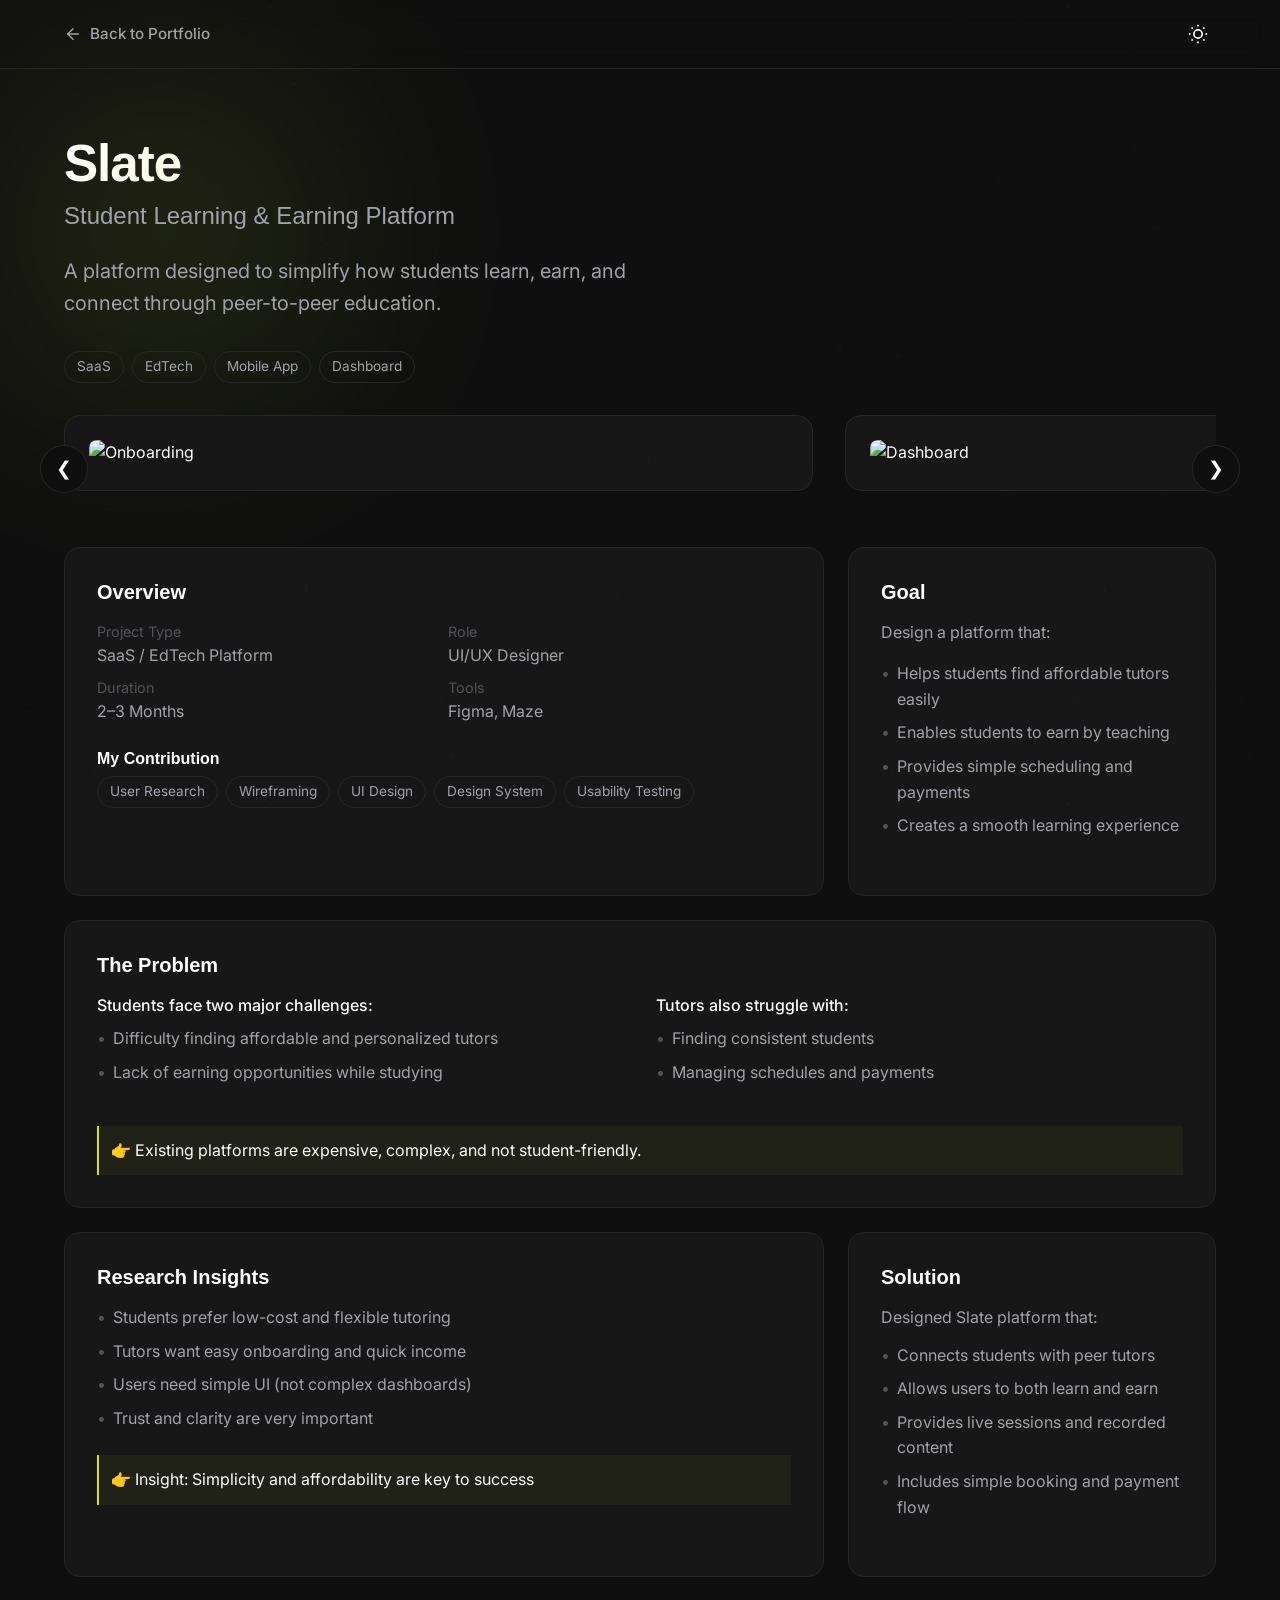
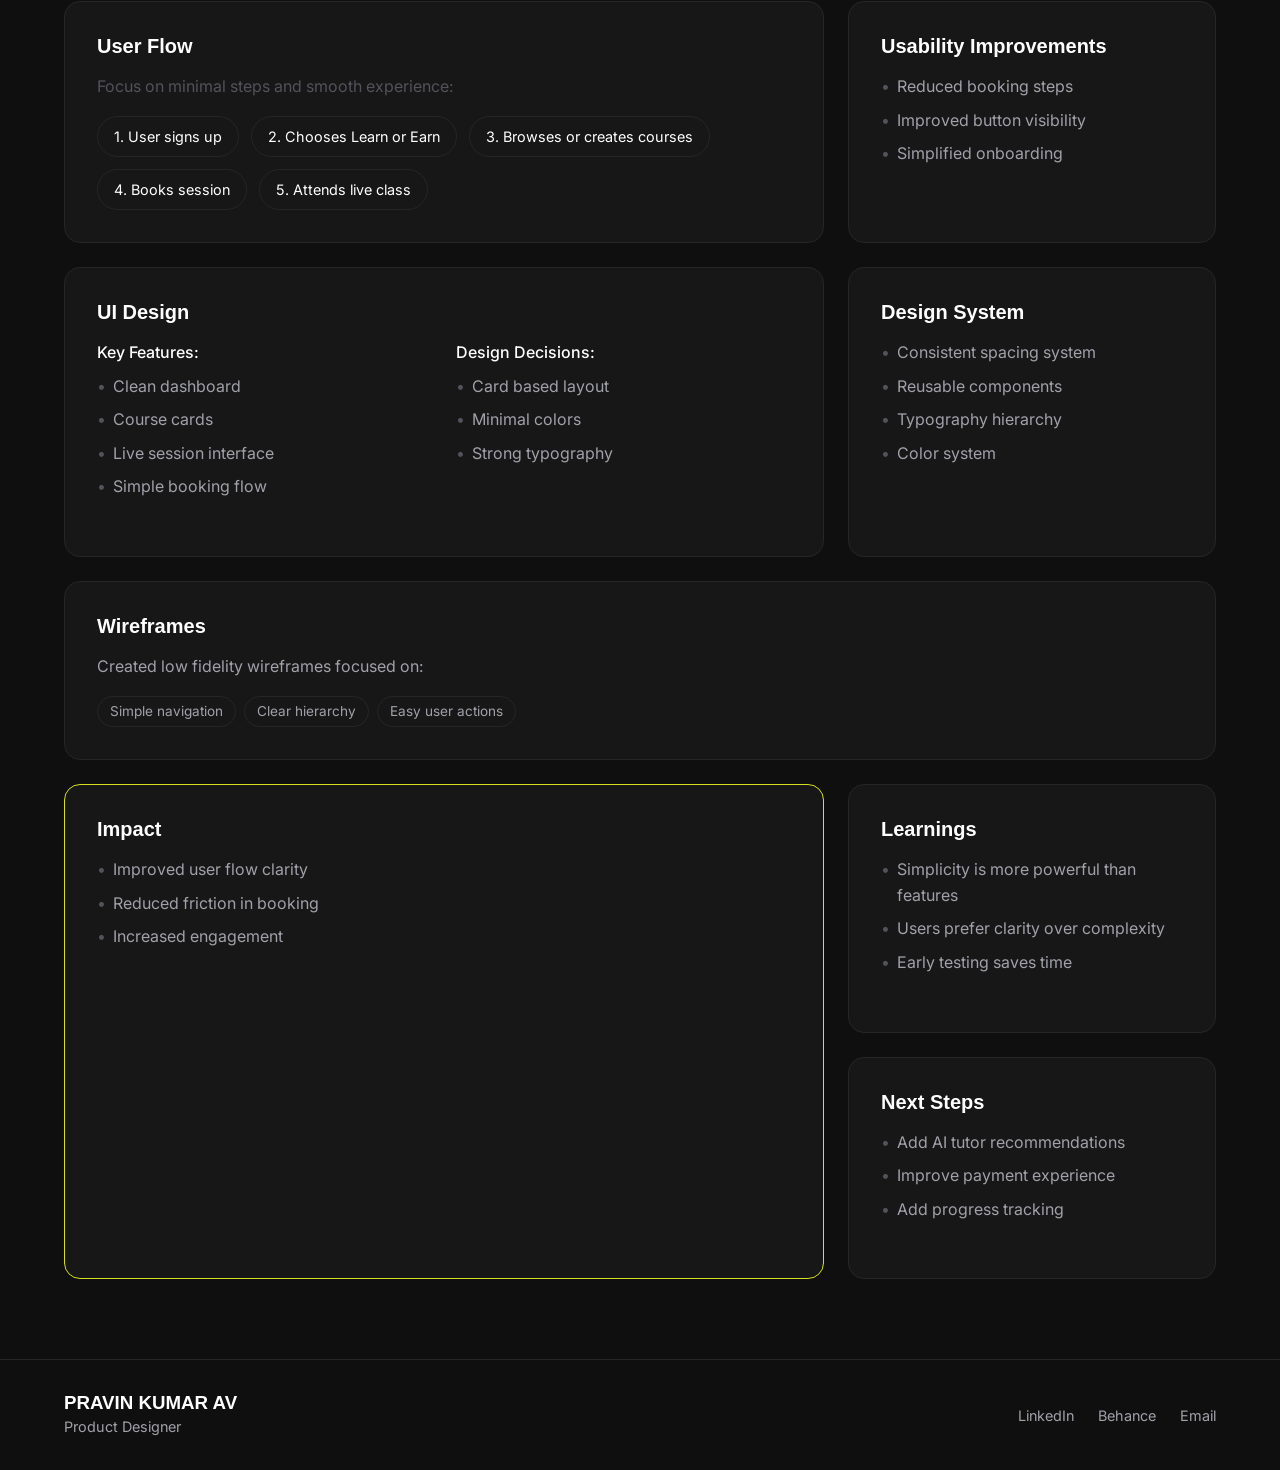
==== case-study.html @ 50044a49 "Add files via upload" ====
<!DOCTYPE html>
<html lang="en" data-theme="dark">
<head>
    <meta charset="UTF-8">
    <meta name="viewport" content="width=device-width, initial-scale=1.0">
    <title>Slate Case Study | Product Designer</title>
    <link rel="preconnect" href="https://fonts.googleapis.com">
    <link rel="preconnect" href="https://fonts.gstatic.com" crossorigin>
    <link href="https://fonts.googleapis.com/css2?family=Inter:wght@400;500;600&display=swap" rel="stylesheet">
    <link rel="stylesheet" href="style.css">
    <style>
        .highlight-box {
            margin-top: 16px; 
            padding: 12px; 
            background: rgba(214,223,34,0.05); 
            border-left: 2px solid var(--accent); 
            color: var(--text-primary);
        }
        .case-image {
            transition: transform 0.4s cubic-bezier(0.4, 0, 0.2, 1);
        }
        .scroll-item:hover .case-image {
            transform: scale(1.03);
            cursor: zoom-in;
        }
    </style>
</head>
<body>
    <!-- Navbar -->
    <header class="navbar">
        <div class="nav-container">
            <a href="index.html" style="display: flex; align-items: center; gap: 8px; font-weight: 500; font-size: 0.95rem; color: var(--text-secondary); transition: var(--transition-smooth);" onmouseover="this.style.color='var(--text-primary)'" onmouseout="this.style.color='var(--text-secondary)'">
                <svg width="18" height="18" viewBox="0 0 24 24" fill="none" stroke="currentColor" stroke-width="2" stroke-linecap="round" stroke-linejoin="round">
                    <line x1="19" y1="12" x2="5" y2="12"></line>
                    <polyline points="12 19 5 12 12 5"></polyline>
                </svg>
                Back to Portfolio
            </a>
            <div class="nav-right">
                <button id="theme-toggle" class="theme-toggle" aria-label="Toggle Theme">
                    <svg class="sun-icon" viewBox="0 0 24 24" width="20" height="20" fill="none" stroke="currentColor" stroke-width="2">
                        <circle cx="12" cy="12" r="5"></circle>
                        <line x1="12" y1="1" x2="12" y2="3"></line>
                        <line x1="12" y1="21" x2="12" y2="23"></line>
                        <line x1="4.22" y1="4.22" x2="5.64" y2="5.64"></line>
                        <line x1="18.36" y1="18.36" x2="19.78" y2="19.78"></line>
                        <line x1="1" y1="12" x2="3" y2="12"></line>
                        <line x1="21" y1="12" x2="23" y2="12"></line>
                        <line x1="4.22" y1="19.78" x2="5.64" y2="18.36"></line>
                        <line x1="18.36" y1="5.64" x2="19.78" y2="4.22"></line>
                    </svg>
                    <svg class="moon-icon" viewBox="0 0 24 24" width="20" height="20" fill="none" stroke="currentColor" stroke-width="2">
                        <path d="M21 12.79A9 9 0 1 1 11.21 3 7 7 0 0 0 21 12.79z"></path>
                    </svg>
                </button>
            </div>
        </div>
    </header>

    <main class="container">
        <!-- Hero Section -->
        <section class="hero fade-in" style="margin-bottom: 0;">
            <div class="hero-glow"></div>
            <div class="hero-content" style="width: 100%;">
                <h1 class="hero-title" style="font-size: clamp(2rem, 4vw, 3.5rem);">Slate</h1>
                <h2 class="hero-subtitle" style="font-size: 1.5rem; color: var(--text-secondary);">Student Learning & Earning Platform</h2>
                
                <p class="hero-desc" style="max-width: 600px; margin-top: 16px;">
                    A platform designed to simplify how students learn, earn, and connect through peer-to-peer education.
                </p>
                <div class="tag-list" style="margin-top: 16px;">
                    <li>SaaS</li>
                    <li>EdTech</li>
                    <li>Mobile App</li>
                    <li>Dashboard</li>
                </div>
            </div>
        </section>

        <!-- Final Screens (Horizontal Scroll Gallery) -->
        <section class="image-gallery fade-in" style="margin-top: 32px; margin-bottom: var(--space-3); position: relative;">
            <button class="gallery-nav prev" onclick="document.getElementById('gallery-scroll').scrollBy({left: -350, behavior: 'smooth'})" aria-label="Previous image">❮</button>
            <button class="gallery-nav next" onclick="document.getElementById('gallery-scroll').scrollBy({left: 350, behavior: 'smooth'})" aria-label="Next image">❯</button>
            
            <div class="horizontal-scroll-container" id="gallery-scroll">
                <!-- Placing 5 images as requested: Onboarding, Dashboard, Course Listing, Booking Flow, Tutor -->
                <div class="scroll-item">
                    <img src="project%201%20Slate/01.png" alt="Onboarding" class="case-image" style="margin-top:0;">
                </div>
                <div class="scroll-item">
                    <img src="project%201%20Slate/03.png" alt="Dashboard" class="case-image" style="margin-top:0;">
                </div>
                <div class="scroll-item">
                    <img src="project%201%20Slate/04.png" alt="Course Listing" class="case-image" style="margin-top:0;">
                </div>
                <div class="scroll-item">
                    <img src="project%201%20Slate/12.png" alt="Booking Flow" class="case-image" style="margin-top:0;">
                </div>
                <div class="scroll-item">
                    <img src="project%201%20Slate/24.png" alt="Tutor Dashboard" class="case-image" style="margin-top:0;">
                </div>
            </div>
        </section>

        <!-- Bento Grid 1: Setup -->
        <section class="bento-grid fade-in" style="margin-top: 0; margin-bottom: var(--space-3);">
            <!-- Overview -->
            <div class="bento-card col-span-2">
                <h3>Overview</h3>
                <div style="margin-top: 16px; display: grid; grid-template-columns: 1fr 1fr; gap: 8px;">
                    <div>
                        <p style="font-size: 0.9rem; color: var(--text-muted);">Project Type</p>
                        <p>SaaS / EdTech Platform</p>
                    </div>
                    <div>
                        <p style="font-size: 0.9rem; color: var(--text-muted);">Role</p>
                        <p>UI/UX Designer</p>
                    </div>
                    <div>
                        <p style="font-size: 0.9rem; color: var(--text-muted);">Duration</p>
                        <p>2–3 Months</p>
                    </div>
                    <div>
                        <p style="font-size: 0.9rem; color: var(--text-muted);">Tools</p>
                        <p>Figma, Maze</p>
                    </div>
                </div>
                <h4 style="margin-top: 24px; margin-bottom: 8px;">My Contribution</h4>
                <div class="tag-list">
                    <li>User Research</li>
                    <li>Wireframing</li>
                    <li>UI Design</li>
                    <li>Design System</li>
                    <li>Usability Testing</li>
                </div>
            </div>

            <!-- Goal -->
            <div class="bento-card">
                <h3>Goal</h3>
                <p style="margin-top: 16px; color: var(--text-secondary);">Design a platform that:</p>
                <ul class="bullet-list" style="margin-top: 16px;">
                    <li>Helps students find affordable tutors easily</li>
                    <li>Enables students to earn by teaching</li>
                    <li>Provides simple scheduling and payments</li>
                    <li>Creates a smooth learning experience</li>
                </ul>
            </div>

            <!-- Problem -->
            <div class="bento-card col-span-3">
                <h3>The Problem</h3>
                <div style="display: flex; flex-wrap: wrap; gap: 32px; margin-top: 16px;">
                    <div style="flex: 1; min-width: 250px;">
                        <p style="color: var(--text-primary); font-weight: 500; margin-bottom: 8px;">Students face two major challenges:</p>
                        <ul class="bullet-list">
                            <li>Difficulty finding affordable and personalized tutors</li>
                            <li>Lack of earning opportunities while studying</li>
                        </ul>
                    </div>
                    <div style="flex: 1; min-width: 250px;">
                        <p style="color: var(--text-primary); font-weight: 500; margin-bottom: 8px;">Tutors also struggle with:</p>
                        <ul class="bullet-list">
                            <li>Finding consistent students</li>
                            <li>Managing schedules and payments</li>
                        </ul>
                    </div>
                </div>
                <div class="highlight-box">👉 Existing platforms are expensive, complex, and not student-friendly.</div>
            </div>
        </section>

        <!-- Bento Grid 2: Process & UX -->
        <section class="bento-grid fade-in" style="margin-top: 0; margin-bottom: var(--space-3);">
            <!-- Research -->
            <div class="bento-card col-span-2">
                <h3>Research Insights</h3>
                <ul class="bullet-list" style="margin-top: 16px;">
                    <li>Students prefer low-cost and flexible tutoring</li>
                    <li>Tutors want easy onboarding and quick income</li>
                    <li>Users need simple UI (not complex dashboards)</li>
                    <li>Trust and clarity are very important</li>
                </ul>
                <div class="highlight-box">👉 Insight: Simplicity and affordability are key to success</div>
            </div>

            <!-- Solution -->
            <div class="bento-card">
                <h3>Solution</h3>
                <p style="color: var(--text-secondary); margin-bottom: 12px;">Designed Slate platform that:</p>
                <ul class="bullet-list">
                    <li>Connects students with peer tutors</li>
                    <li>Allows users to both learn and earn</li>
                    <li>Provides live sessions and recorded content</li>
                    <li>Includes simple booking and payment flow</li>
                </ul>
            </div>

            <!-- User Flow -->
            <div class="bento-card col-span-2">
                <h3>User Flow</h3>
                <p style="color: var(--text-muted); margin-bottom: 12px;">Focus on minimal steps and smooth experience:</p>
                <div style="display: flex; flex-wrap: wrap; gap: 12px; margin-top: 16px;">
                    <span class="btn-outline">1. User signs up</span>
                    <span class="btn-outline">2. Chooses Learn or Earn</span>
                    <span class="btn-outline">3. Browses or creates courses</span>
                    <span class="btn-outline">4. Books session</span>
                    <span class="btn-outline">5. Attends live class</span>
                </div>
            </div>
            
            <!-- Usability Improvements -->
            <div class="bento-card">
                <h3>Usability Improvements</h3>
                <ul class="bullet-list" style="margin-top: 16px;">
                    <li>Reduced booking steps</li>
                    <li>Improved button visibility</li>
                    <li>Simplified onboarding</li>
                </ul>
            </div>
        </section>

        <!-- Bento Grid 3: Design Process -->
        <section class="bento-grid fade-in" style="margin-top: 0; margin-bottom: var(--space-3);">
            <!-- UI Design -->
            <div class="bento-card col-span-2">
                <h3>UI Design</h3>
                <div style="display: grid; grid-template-columns: 1fr 1fr; gap: 24px; margin-top: 16px;">
                    <div>
                        <p style="color: var(--text-primary); font-weight: 500; margin-bottom: 8px;">Key Features:</p>
                        <ul class="bullet-list">
                            <li>Clean dashboard</li>
                            <li>Course cards</li>
                            <li>Live session interface</li>
                            <li>Simple booking flow</li>
                        </ul>
                    </div>
                    <div>
                        <p style="color: var(--text-primary); font-weight: 500; margin-bottom: 8px;">Design Decisions:</p>
                        <ul class="bullet-list">
                            <li>Card based layout</li>
                            <li>Minimal colors</li>
                            <li>Strong typography</li>
                        </ul>
                    </div>
                </div>
            </div>

            <!-- Design System -->
            <div class="bento-card">
                <h3>Design System</h3>
                <ul class="bullet-list" style="margin-top: 16px;">
                    <li>Consistent spacing system</li>
                    <li>Reusable components</li>
                    <li>Typography hierarchy</li>
                    <li>Color system</li>
                </ul>
            </div>
            
            <!-- Wireframes -->
            <div class="bento-card col-span-3">
                <h3>Wireframes</h3>
                <p style="color: var(--text-secondary); margin-bottom: 16px;">Created low fidelity wireframes focused on:</p>
                <div class="tag-list">
                    <li>Simple navigation</li>
                    <li>Clear hierarchy</li>
                    <li>Easy user actions</li>
                </div>
            </div>
        </section>

        <!-- Bento Grid 4: Outcomes -->
        <section class="bento-grid fade-in" style="margin-top: 0; margin-bottom: 64px;">
            <!-- Impact -->
            <div class="bento-card col-span-2" style="border-color: var(--accent);">
                <h3>Impact</h3>
                <ul class="bullet-list" style="margin-top: 16px;">
                    <li>Improved user flow clarity</li>
                    <li>Reduced friction in booking</li>
                    <li>Increased engagement</li>
                </ul>
            </div>
            
            <div style="display: flex; flex-direction: column; gap: 24px;">
                <!-- Learnings -->
                <div class="bento-card">
                    <h3>Learnings</h3>
                    <ul class="bullet-list" style="margin-top: 16px;">
                        <li>Simplicity is more powerful than features</li>
                        <li>Users prefer clarity over complexity</li>
                        <li>Early testing saves time</li>
                    </ul>
                </div>

                <!-- Next Steps -->
                <div class="bento-card">
                    <h3>Next Steps</h3>
                    <ul class="bullet-list" style="margin-top: 16px;">
                        <li>Add AI tutor recommendations</li>
                        <li>Improve payment experience</li>
                        <li>Add progress tracking</li>
                    </ul>
                </div>
            </div>
        </section>
    </main>

    <footer class="site-footer">
        <div class="container footer-content">
            <div class="footer-brand">
                <h3>PRAVIN KUMAR AV</h3>
                <p>Product Designer</p>
            </div>
            <div class="footer-links">
                <a href="https://www.linkedin.com/in/pravin-kumar-av-6725b0189/" target="_blank">LinkedIn</a>
                <a href="https://www.behance.net/pravinkumarav1" target="_blank">Behance</a>
                <a href="mailto:avpravinkumar@gmail.com">Email</a>
            </div>
        </div>
    </footer>
    <script src="script.js"></script>
</body>
</html>
---- style.css ----
/* Reset & Base Setup */
:root {
    /* Spacing System (multiples of 8px) */
    --space-1: 8px;
    --space-2: 16px;
    --space-3: 24px;
    --space-4: 32px;
    --space-5: 40px;
    --space-6: 48px;
    --space-8: 64px;
    --space-10: 80px;

    /* Theme Variables - Dark Mode (Premium Default) */
    --bg-color: #0F0F0F;
    --text-primary: #ffffff;
    --text-secondary: #a1a1aa;
    --text-muted: #52525b;
    --card-bg: #171717;
    --card-border: #262626;
    --accent: #D6DF22;
    --accent-glow: linear-gradient(135deg, #D6DF22, #A3E635);
    --accent-text: #000000;
    
    /* Typography */
    --font-heading: 'General Sans', -apple-system, sans-serif;
    --font-body: 'Inter', -apple-system, sans-serif;
    
    /* Radius */
    --radius-md: 16px;
    --radius-sm: 8px;
    --radius-pill: 9999px;

    /* Transitions */
    --transition-smooth: all 0.3s cubic-bezier(0.4, 0, 0.2, 1);
}

/* Light Mode Override */
[data-theme="light"] {
    --bg-color: #f8fafc;
    --text-primary: #0f172a;
    --text-secondary: #475569;
    --text-muted: #94a3b8;
    --card-bg: #ffffff;
    --card-border: #e2e8f0;
    --accent: #D6DF22;
    --accent-text: #000000;
}

* {
    margin: 0;
    padding: 0;
    box-sizing: border-box;
}

html {
    scroll-behavior: smooth;
}

body {
    background-color: var(--bg-color);
    color: var(--text-primary);
    font-family: var(--font-body);
    line-height: 1.6;
    transition: background-color 0.3s ease, color 0.3s ease;
    -webkit-font-smoothing: antialiased;
    position: relative;
}

body::before {
    content: "";
    position: fixed;
    inset: 0;
    background: url('noise.png');
    opacity: 0.04;
    pointer-events: none;
    z-index: 9999;
}

h1, h2, h3, h4, h5, h6, .logo {
    font-family: var(--font-heading);
    font-weight: 600;
    line-height: 1.2;
}

a {
    text-decoration: none;
    color: inherit;
    transition: color 0.3s ease;
}

ul {
    list-style: none;
}

/* Layout Container */
.container {
    max-width: 1200px;
    margin: 0 auto;
    padding: 0 var(--space-3);
}

/* Buttons */
.btn {
    display: inline-flex;
    align-items: center;
    justify-content: center;
    padding: var(--space-2) var(--space-3);
    border-radius: var(--radius-pill);
    font-weight: 500;
    transition: var(--transition-smooth);
    cursor: pointer;
    border: none;
    font-family: var(--font-body);
    font-size: 0.95rem;
}

.btn-primary {
    background-color: var(--accent);
    color: var(--accent-text);
}

.btn-primary:hover {
    background-color: #c5d011; 
    transform: translateY(-2px);
}

.btn-secondary {
    background-color: var(--card-bg);
    color: var(--text-primary);
    border: 1px solid var(--card-border);
}

.btn-secondary:hover {
    border-color: var(--text-secondary);
    background-color: transparent;
}

.btn-outline {
    padding: var(--space-1) var(--space-2);
    border: 1px solid var(--card-border);
    border-radius: var(--radius-pill);
    transition: var(--transition-smooth);
    font-size: 0.9rem;
}

.btn-outline:hover {
    border-color: var(--text-primary);
    background-color: var(--text-primary);
    color: var(--bg-color);
}

/* Navbar */
.navbar {
    position: sticky;
    top: 0;
    z-index: 100;
    background-color: rgba(var(--bg-color), 0.8);
    backdrop-filter: blur(12px);
    border-bottom: 1px solid var(--card-border);
    padding: var(--space-2) 0;
}

.nav-container {
    max-width: 1200px;
    margin: 0 auto;
    padding: 0 var(--space-3);
    display: flex;
    justify-content: space-between;
    align-items: center;
}

.nav-right {
    display: flex;
    align-items: center;
    gap: var(--space-3);
}

.nav-links {
    display: flex;
    align-items: center;
    gap: var(--space-3);
    font-size: 0.9rem;
    font-weight: 500;
}

.nav-links a:hover {
    color: var(--accent);
}

.theme-toggle {
    background: transparent;
    border: none;
    color: var(--text-primary);
    cursor: pointer;
    display: flex;
    align-items: center;
    justify-content: center;
    padding: var(--space-1);
    border-radius: var(--radius-sm);
    transition: var(--transition-smooth);
}

.theme-toggle:hover {
    background-color: var(--card-bg);
}

[data-theme="dark"] .moon-icon { display: none; }
[data-theme="light"] .sun-icon { display: none; }

/* Bento Card Component */
.bento-card {
    background-color: var(--card-bg);
    border: 1px solid var(--card-border);
    border-radius: var(--radius-md);
    padding: var(--space-4);
    transition: var(--transition-smooth);
    position: relative;
    z-index: 1;
}

.bento-card:hover {
    transform: translateY(-4px) scale(1.02);
    box-shadow: 0 10px 30px rgba(0,0,0,0.3);
    border-color: rgba(214, 223, 34, 0.2);
    z-index: 2;
}

.bento-card h3 {
    font-size: 1.25rem;
    margin-bottom: var(--space-2);
    color: var(--text-primary);
}

.bento-card p {
    color: var(--text-secondary);
}

/* Tag List (for Skills/Tools) */
.tag-list {
    display: flex;
    flex-wrap: wrap;
    gap: var(--space-1);
    list-style: none;
    padding: 0;
    margin: 0;
}

.tag-list li {
    list-style: none;
    background-color: transparent;
    border: 1px solid var(--card-border);
    padding: 4px 12px;
    border-radius: var(--radius-pill);
    font-size: 0.85rem;
    color: var(--text-secondary);
}

/* Sections */
main > section {
    margin: var(--space-6) 0; /* Reduced from 80px to a tight 48px to keep UI blocks cohesive */
}

.section-title {
    font-size: 2rem;
    margin-bottom: var(--space-4);
}

/* Hero Section */
.hero {
    margin-top: var(--space-8);
    position: relative;
    display: flex;
    justify-content: space-between;
    align-items: stretch;
    gap: var(--space-4);
}

.hero-content {
    flex: 1;
}

.hero-glow {
    position: absolute;
    top: -50px;
    left: -50px;
    width: 300px;
    height: 300px;
    background: var(--accent-glow);
    filter: blur(120px);
    opacity: 0.15;
    z-index: -1;
    border-radius: 50%;
    animation: flow 10s ease-in-out infinite alternate;
}

@keyframes flow {
    0% { transform: translate(0, 0) scale(1); opacity: 0.15;}
    100% { transform: translate(50px, 50px) scale(1.1); opacity: 0.2;}
}

.hero-title {
    font-size: clamp(2.5rem, 5vw, 4.5rem);
    letter-spacing: -0.02em;
    margin-bottom: var(--space-1);
    background: linear-gradient(135deg, #fff, #D6DF22);
    -webkit-background-clip: text;
    -webkit-text-fill-color: transparent;
}

.hero-subtitle {
    font-size: clamp(1.5rem, 3vw, 2rem);
    color: var(--accent);
    margin-bottom: var(--space-3);
    font-weight: 500;
}

.hero-desc {
    font-size: 1.25rem;
    color: var(--text-secondary);
    max-width: 600px;
    margin-bottom: var(--space-4);
}

.hero-info {
    display: flex;
    gap: var(--space-2);
    color: var(--text-secondary);
    margin-bottom: var(--space-5);
    font-size: 0.95rem;
}

.hero-info .divider {
    color: var(--card-border);
}

.hero-actions {
    display: flex;
    gap: var(--space-2);
    flex-wrap: wrap;
}

.hero-image {
    width: 100%;
    max-width: 350px; /* Slight constriction so it looks extremely premium */
    position: relative;
}

.hero-image img.profile-img {
    position: absolute;
    top: 0;
    left: 0;
    width: 100%;
    height: 100%;
    border-radius: var(--radius-md);
    box-shadow: 0 10px 30px rgba(0,0,0,0.3);
    object-fit: cover;
    object-position: center top;
}

/* Bento Grid */
.bento-grid {
    display: grid;
    grid-template-columns: repeat(3, 1fr);
    gap: var(--space-3);
}

.col-span-2 {
    grid-column: span 2;
}

.col-span-3 {
    grid-column: span 3;
}

.stats-list li {
    margin-bottom: var(--space-1);
    color: var(--text-secondary);
}
.stats-list .highlight {
    font-weight: 600;
    color: var(--text-primary);
    font-size: 1.1rem;
}

/* Experience Timeline */
.timeline {
    display: flex;
    flex-direction: column;
    gap: var(--space-4);
    position: relative;
    padding-left: var(--space-4);
}

.timeline::before {
    content: '';
    position: absolute;
    left: 7px;
    top: 0;
    bottom: 0;
    width: 2px;
    background-color: var(--card-border);
}

.timeline-item {
    position: relative;
}

.timeline-dot {
    position: absolute;
    left: -40px; /* Aligns 32px center directly over the 2px line at x=8 */
    top: var(--space-4);
    width: 32px;
    height: 32px;
    border-radius: 50%;
    background-color: var(--bg-color);
    border: 2px solid var(--card-border);
    display: flex;
    align-items: center;
    justify-content: center;
    z-index: 2;
}

.timeline-dot svg {
    width: 16px;
    height: 16px;
    stroke: var(--accent);
}

.timeline-header {
    display: flex;
    justify-content: space-between;
    align-items: flex-start;
    margin-bottom: var(--space-2);
}

.timeline-header .role {
    color: var(--accent);
    font-weight: 500;
    margin-top: 4px;
}

.timeline-header .date {
    font-size: 0.9rem;
    color: var(--text-muted);
}

.bullet-list {
    margin-bottom: var(--space-3);
    padding-left: var(--space-2);
}
.bullet-list li {
    color: var(--text-secondary);
    margin-bottom: 8px;
    position: relative;
}
.bullet-list li::before {
    content: '•';
    color: var(--text-muted);
    position: absolute;
    left: -16px;
}

.projects-worked h4 {
    font-size: 0.9rem;
    color: var(--text-primary);
    margin-bottom: 4px;
}
.projects-worked p {
    font-size: 0.9rem;
}

/* Projects */
.projects-grid {
    display: grid;
    grid-template-columns: repeat(3, 1fr);
    gap: var(--space-3);
}

.project-card {
    min-height: 300px;
    position: relative;
    display: flex;
    align-items: flex-end;
    overflow: hidden;
    cursor: pointer;
    background-size: cover;
    background-position: center;
}

.project-card::before {
    content: '';
    position: absolute;
    inset: 0;
    background: linear-gradient(to top, rgba(15, 15, 15, 0.95) 0%, rgba(15, 15, 15, 0.2) 100%);
    z-index: 1;
    transition: opacity 0.3s ease;
}

.project-info {
    position: relative;
    z-index: 2;
    padding: var(--space-4);
    width: 100%;
}

.project-info h3 {
    font-size: 1.5rem;
    color: var(--text-primary);
}

.hover-overlay {
    position: absolute;
    inset: 0;
    background: linear-gradient(135deg, rgba(214, 223, 34, 0.15), rgba(163, 230, 53, 0.15));
    backdrop-filter: blur(4px);
    display: flex;
    align-items: center;
    justify-content: center;
    opacity: 0;
    transition: var(--transition-smooth);
    z-index: 3;
}

.project-card:hover .project-card::before {
    opacity: 0.8;
}

.case-image {
    width: 100%;
    border-radius: var(--radius-sm);
    margin-top: var(--space-4);
    border: 1px solid var(--card-border);
    box-shadow: 0 4px 20px rgba(0,0,0,0.2);
    object-fit: cover;
}

/* Horizontal Scroll Gallery */
.horizontal-scroll-container {
    display: flex;
    overflow-x: auto;
    scroll-snap-type: x mandatory;
    gap: var(--space-4);
    margin: 0 calc(var(--space-4) * -1); /* Break out of container slightly on mobile */
    padding: 0 var(--space-4) var(--space-4) var(--space-4);
    -webkit-overflow-scrolling: touch;
    scrollbar-width: none; 
}

.horizontal-scroll-container::-webkit-scrollbar {
    display: none; 
}

.scroll-item {
    flex: 0 0 85%; /* Peek layout */
    scroll-snap-align: center;
    background-color: var(--card-bg);
    border: 1px solid var(--card-border);
    border-radius: var(--radius-md);
    padding: var(--space-3);
    transition: var(--transition-smooth);
}

.horizontal-scroll-container .case-image {
    max-height: 550px;
    object-position: top; /* Keeps the header of the device/UI visible */
    border: none;
    box-shadow: none;
    margin-top: 0;
}

@media (max-width: 768px) {
    .horizontal-scroll-container .case-image {
        max-height: 380px;
    }
}

@media (min-width: 768px) {
    .horizontal-scroll-container {
        margin: 0;
        padding: 0 0 var(--space-4) 0;
    }
    .scroll-item {
        flex: 0 0 65%;
    }
}

.gallery-nav {
    position: absolute;
    top: 50%;
    transform: translateY(-50%);
    background: rgba(15, 15, 15, 0.85);
    color: var(--text-primary);
    border: 1px solid var(--card-border);
    border-radius: 50%;
    width: 48px;
    height: 48px;
    display: flex;
    align-items: center;
    justify-content: center;
    cursor: pointer;
    z-index: 10;
    transition: var(--transition-smooth);
    font-size: 1.2rem;
    backdrop-filter: blur(8px);
}

.gallery-nav:hover {
    background: var(--accent);
    color: var(--accent-text);
    border-color: var(--accent);
}

.gallery-nav.prev {
    left: -24px;
}

.gallery-nav.next {
    right: -24px;
}

@media (max-width: 768px) {
    .gallery-nav {
        display: none; /* Rely on native touch swiping for mobile */
    }
}

.image-caption {
    font-weight: 500;
    margin-top: 12px;
    text-align: center;
    color: var(--text-secondary);
}

.project-card:hover .hover-overlay {
    opacity: 1;
}

/* Education */
.education-grid {
    display: grid;
    grid-template-columns: repeat(2, 1fr);
    gap: var(--space-3);
}
.education-grid .school {
    margin-top: 8px;
}
.education-grid .grade {
    margin-top: 8px;
    color: var(--text-primary);
    font-weight: 500;
}

/* Resume */
.resume-wrapper {
    display: flex;
    gap: var(--space-4);
    align-items: center;
    justify-content: space-between;
}

.resume-content p {
    margin-bottom: var(--space-3);
}

.resume-preview {
    background-color: rgba(255, 255, 255, 0.03);
    backdrop-filter: blur(10px);
    padding: var(--space-4);
    border-radius: var(--radius-md);
    border: 1px solid rgba(255, 255, 255, 0.1);
    min-width: 280px;
    box-shadow: 0 8px 32px 0 rgba(0, 0, 0, 0.3);
    transition: var(--transition-smooth);
}
.resume-preview:hover {
    transform: translateY(-4px);
    box-shadow: 0 12px 40px 0 rgba(0, 0, 0, 0.5);
    border-color: rgba(214, 223, 34, 0.3);
}
.resume-preview h4 { margin-bottom: 4px; }
.resume-preview .role { color: var(--accent); font-size: 0.9rem; margin-bottom: var(--space-2); }
.preview-stats, .preview-skills {
    display: flex;
    flex-wrap: wrap;
    gap: 8px;
    margin-top: 12px;
}
.preview-stats span, .preview-skills span {
    font-size: 0.8rem;
    color: var(--text-secondary);
    background-color: rgba(0,0,0,0.4);
    padding: 4px 10px;
    border-radius: var(--radius-sm); border: 1px solid var(--card-border);
}

/* Contact */
.contact-wrapper {
    text-align: center;
    padding: var(--space-8) 0;
}
.contact-title {
    font-size: clamp(2.5rem, 5vw, 4rem);
    margin-bottom: var(--space-4);
    background: linear-gradient(135deg, #fff, #D6DF22);
    -webkit-background-clip: text;
    -webkit-text-fill-color: transparent;
}
.contact-actions {
    display: flex;
    justify-content: center;
    gap: var(--space-2);
}

/* Footer */
.site-footer {
    border-top: 1px solid var(--card-border);
    padding: var(--space-4) 0;
    margin-top: var(--space-10);
}
.footer-content {
    display: flex;
    justify-content: space-between;
    align-items: center;
}
.footer-brand p {
    color: var(--text-secondary);
    font-size: 0.9rem;
}
.footer-links {
    display: flex; gap: var(--space-3);
    font-size: 0.9rem;
    color: var(--text-secondary);
}

/* Animations */
.fade-in {
    opacity: 0;
    transform: translateY(20px);
    transition: opacity 0.8s ease-out, transform 0.8s ease-out;
}
.fade-in.is-visible {
    opacity: 1;
    transform: translateY(0);
}

/* Responsive Breakpoints */
@media (max-width: 1024px) {
    .bento-grid, .projects-grid {
        grid-template-columns: repeat(2, 1fr);
    }
    .col-span-2 {
        grid-column: span 2;
    }
    .col-span-3 {
        grid-column: span 2; /* Switch to 2 columns on tablets */
    }
}

@media (max-width: 768px) {
    .nav-links a:not(.btn-outline) {
        display: none; /* Keep the download resume button, hide others */
    }
    .nav-links {
        gap: var(--space-2);
    }
    .hero {
        flex-direction: column;
        text-align: center;
    }
    .hero-image {
        height: 300px;
        margin-top: var(--space-4);
    }
    .hero-desc {
        margin: 0 auto var(--space-4) auto;
    }
    .hero-info {
        justify-content: center;
        flex-wrap: wrap;
    }
    .hero-info .divider { display: none; }
    .hero-actions {
        justify-content: center;
    }
    
    .bento-grid, .projects-grid, .education-grid {
        grid-template-columns: 1fr;
    }
    .col-span-2, .col-span-3 {
        grid-column: span 1;
    }
    
    .timeline-header {
        flex-direction: column;
    }
    .timeline-header .date {
        margin-top: 8px;
    }
    
    .resume-wrapper {
        flex-direction: column;
        align-items: flex-start;
    }
    .resume-preview {
        width: 100%;
    }
    
    .footer-content {
        flex-direction: column;
        gap: var(--space-3);
        text-align: center;
    }
}
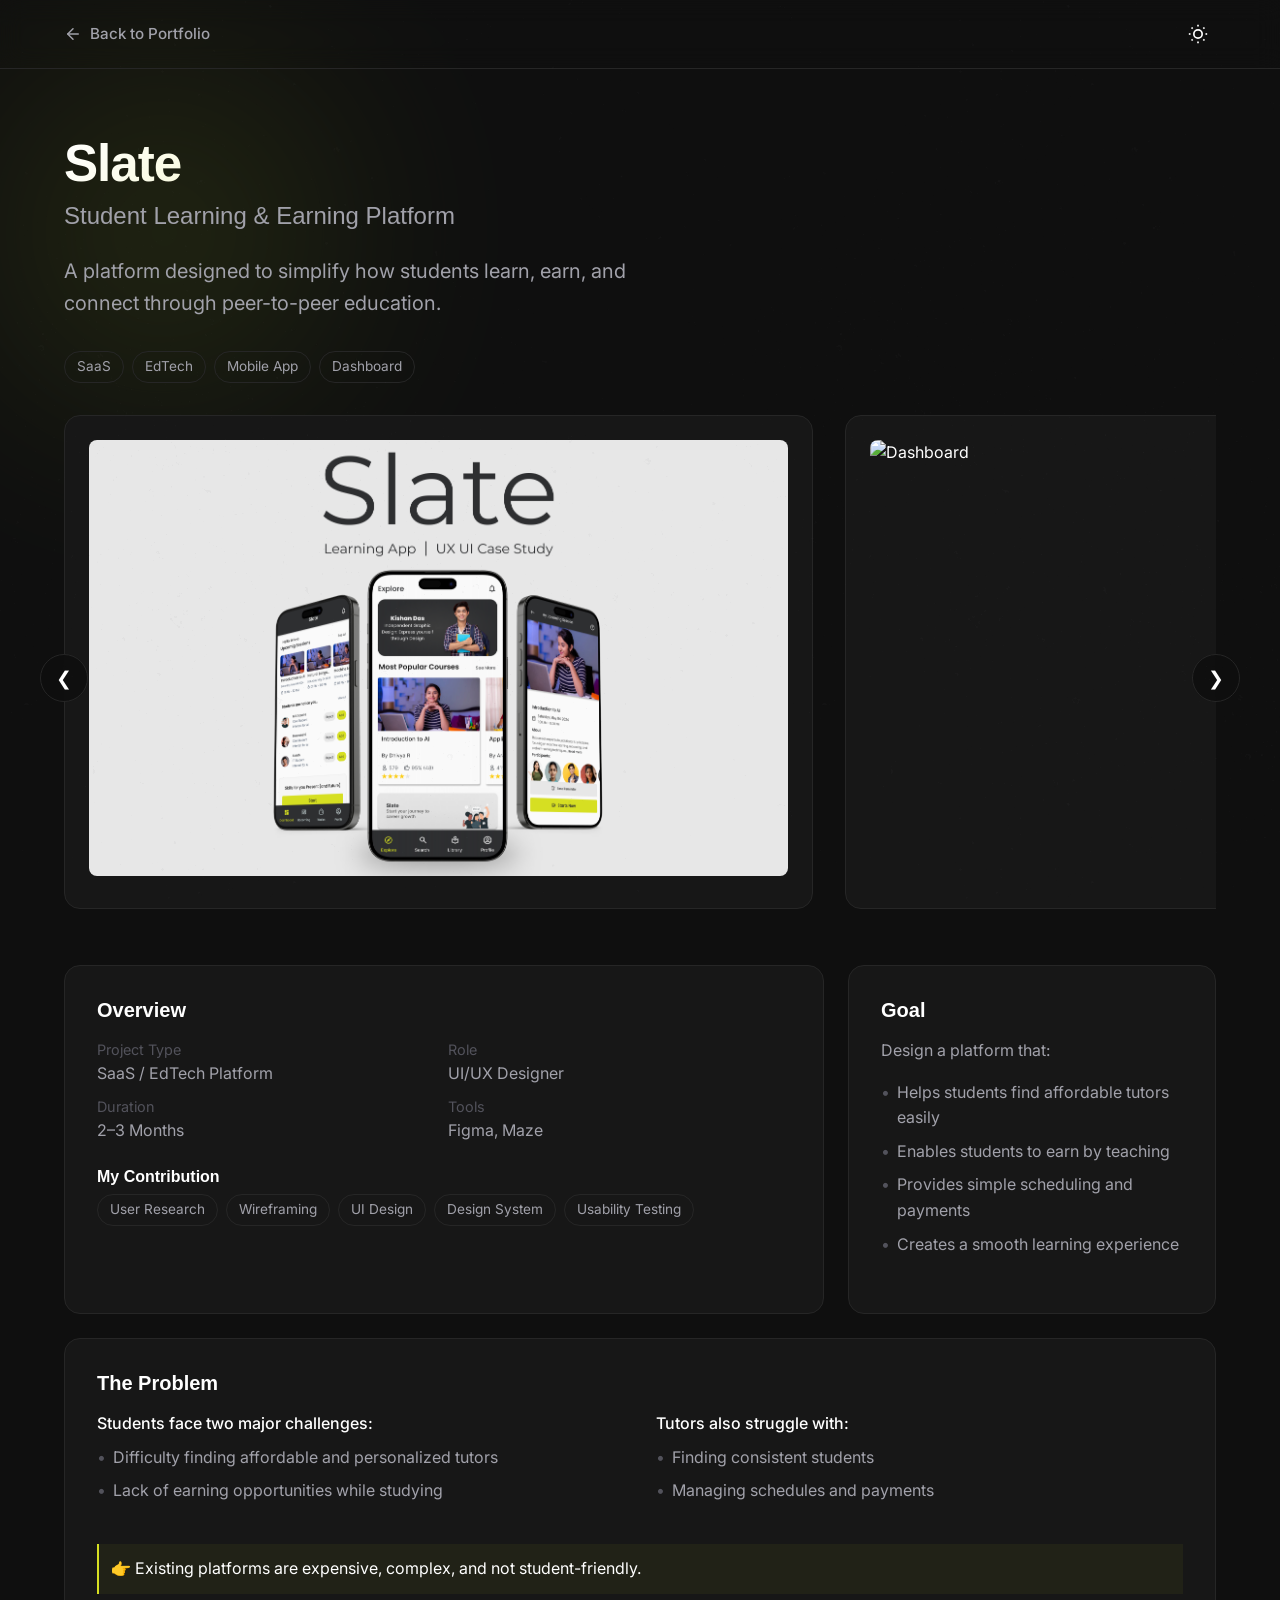
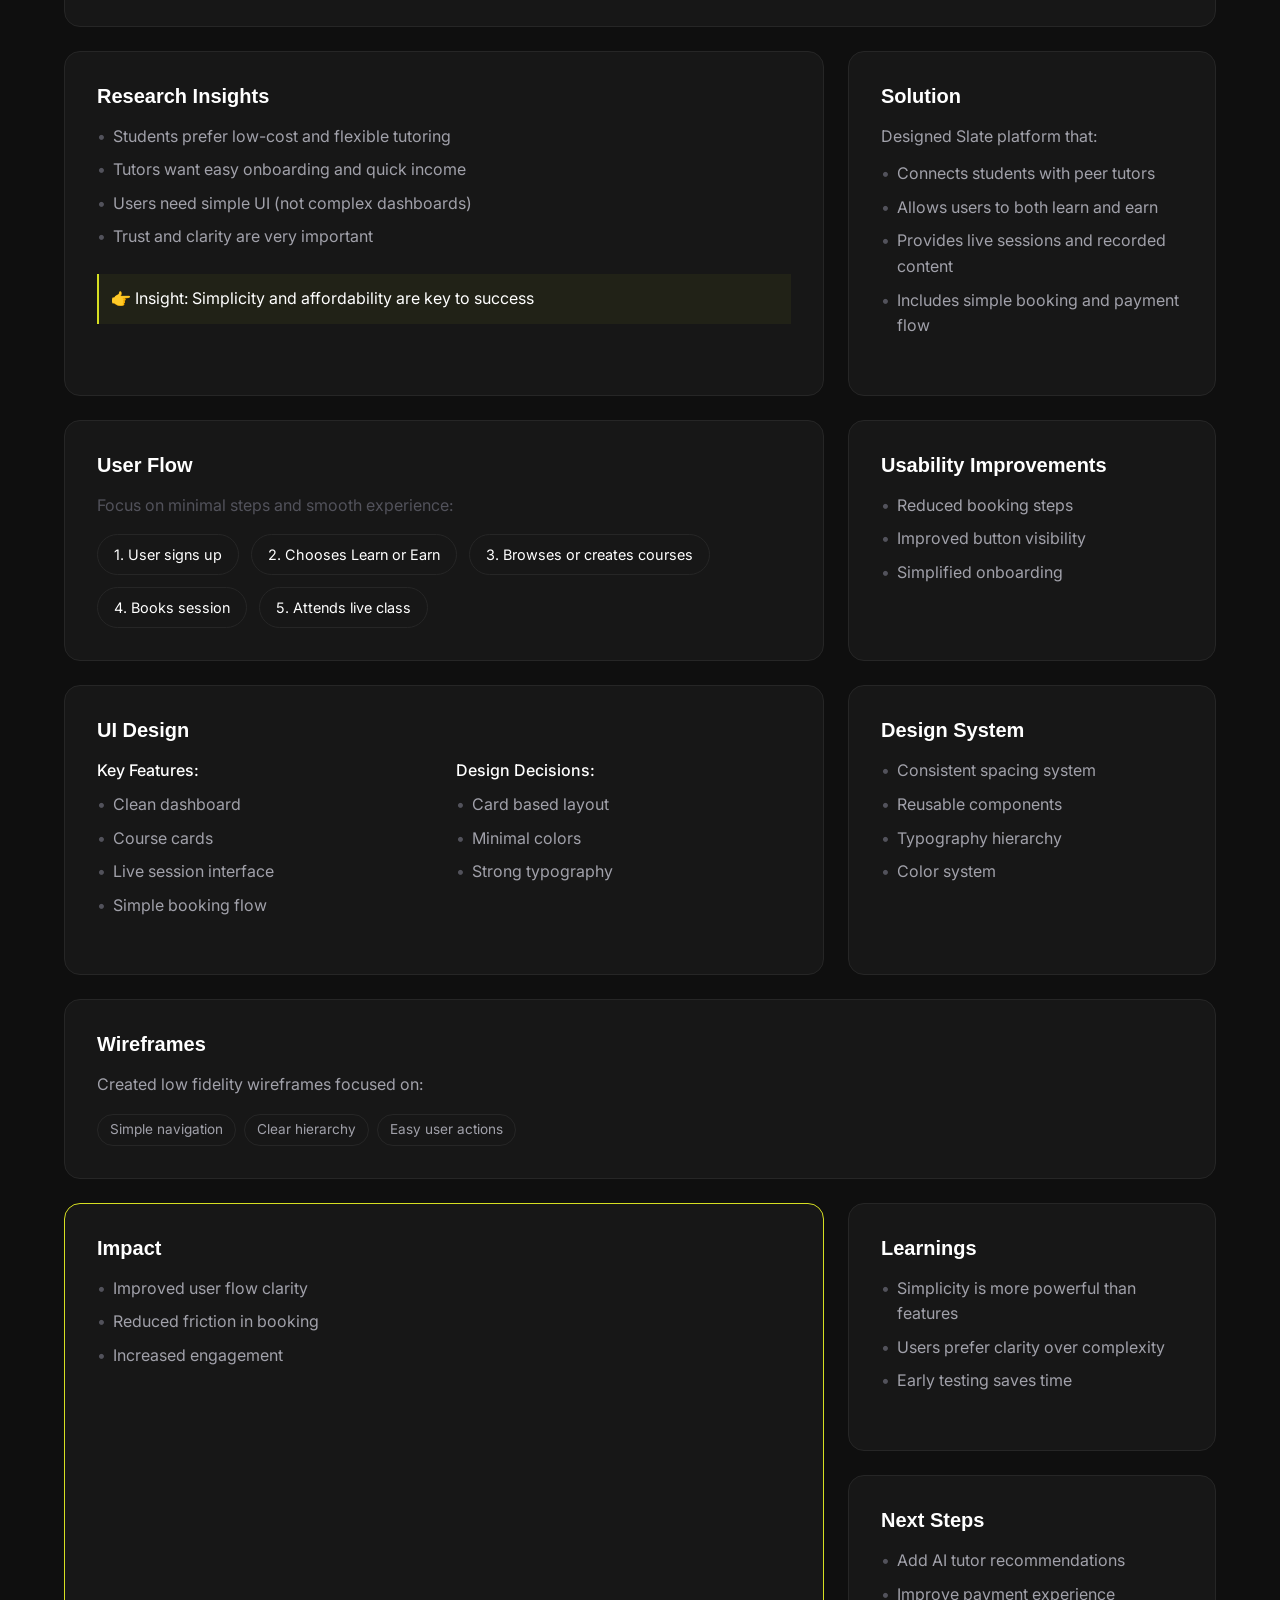
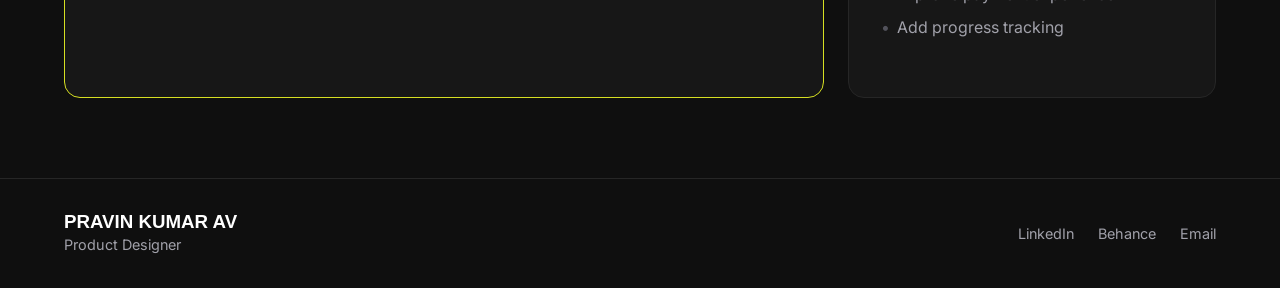
==== commit e970b0c5: "Update case-study.html" ====
--- a/case-study.html
+++ b/case-study.html
@@ -85,19 +85,19 @@
             <div class="horizontal-scroll-container" id="gallery-scroll">
                 <!-- Placing 5 images as requested: Onboarding, Dashboard, Course Listing, Booking Flow, Tutor -->
                 <div class="scroll-item">
-                    <img src="project%201%20Slate/01.png" alt="Onboarding" class="case-image" style="margin-top:0;">
-                </div>
-                <div class="scroll-item">
-                    <img src="project%201%20Slate/03.png" alt="Dashboard" class="case-image" style="margin-top:0;">
-                </div>
-                <div class="scroll-item">
-                    <img src="project%201%20Slate/04.png" alt="Course Listing" class="case-image" style="margin-top:0;">
-                </div>
-                <div class="scroll-item">
-                    <img src="project%201%20Slate/12.png" alt="Booking Flow" class="case-image" style="margin-top:0;">
-                </div>
-                <div class="scroll-item">
-                    <img src="project%201%20Slate/24.png" alt="Tutor Dashboard" class="case-image" style="margin-top:0;">
+                    <img src="assets/01.png" alt="Onboarding" class="case-image" style="margin-top:0;" onerror="this.onerror=null;this.src='https://placehold.co/600x380/1a1a1a/D6DF22?text=Onboarding';">
+                </div>
+                <div class="scroll-item">
+                    <img src="assets/23.png" alt="Dashboard" class="case-image" style="margin-top:0;" onerror="this.onerror=null;this.src='https://placehold.co/600x380/1a1a1a/D6DF22?text=Dashboard';">
+                </div>
+                <div class="scroll-item">
+                    <img src="assets/17.png" alt="Course Listing" class="case-image" style="margin-top:0;" onerror="this.onerror=null;this.src='https://placehold.co/600x380/1a1a1a/D6DF22?text=Course+Listing';">
+                </div>
+                <div class="scroll-item">
+                    <img src="assets/03.png" alt="Booking Flow" class="case-image" style="margin-top:0;" onerror="this.onerror=null;this.src='https://placehold.co/600x380/1a1a1a/D6DF22?text=Booking+Flow';">
+                </div>
+                <div class="scroll-item">
+                    <img src="assets/29.png" alt="Tutor Dashboard" class="case-image" style="margin-top:0;" onerror="this.onerror=null;this.src='https://placehold.co/600x380/1a1a1a/D6DF22?text=Tutor+Dashboard';">
                 </div>
             </div>
         </section>
--- a/style.css
+++ b/style.css
@@ -521,6 +521,36 @@
     z-index: 3;
 }
 
+.project-tags {
+    display: flex;
+    flex-wrap: wrap;
+    gap: 6px;
+}
+
+.project-tags .tag {
+    font-size: 0.75rem;
+    font-weight: 500;
+    padding: 3px 10px;
+    border-radius: var(--radius-pill);
+    background-color: rgba(214, 223, 34, 0.15);
+    border: 1px solid rgba(214, 223, 34, 0.4);
+    color: var(--accent);
+}
+
+.project-highlights {
+    display: flex;
+    flex-direction: column;
+    gap: 6px;
+    margin-bottom: 4px;
+}
+
+.project-highlights p {
+    font-size: 0.8rem;
+    color: var(--text-primary);
+    line-height: 1.4;
+    opacity: 0.9;
+}
+
 .project-card:hover .project-card::before {
     opacity: 0.8;
 }
